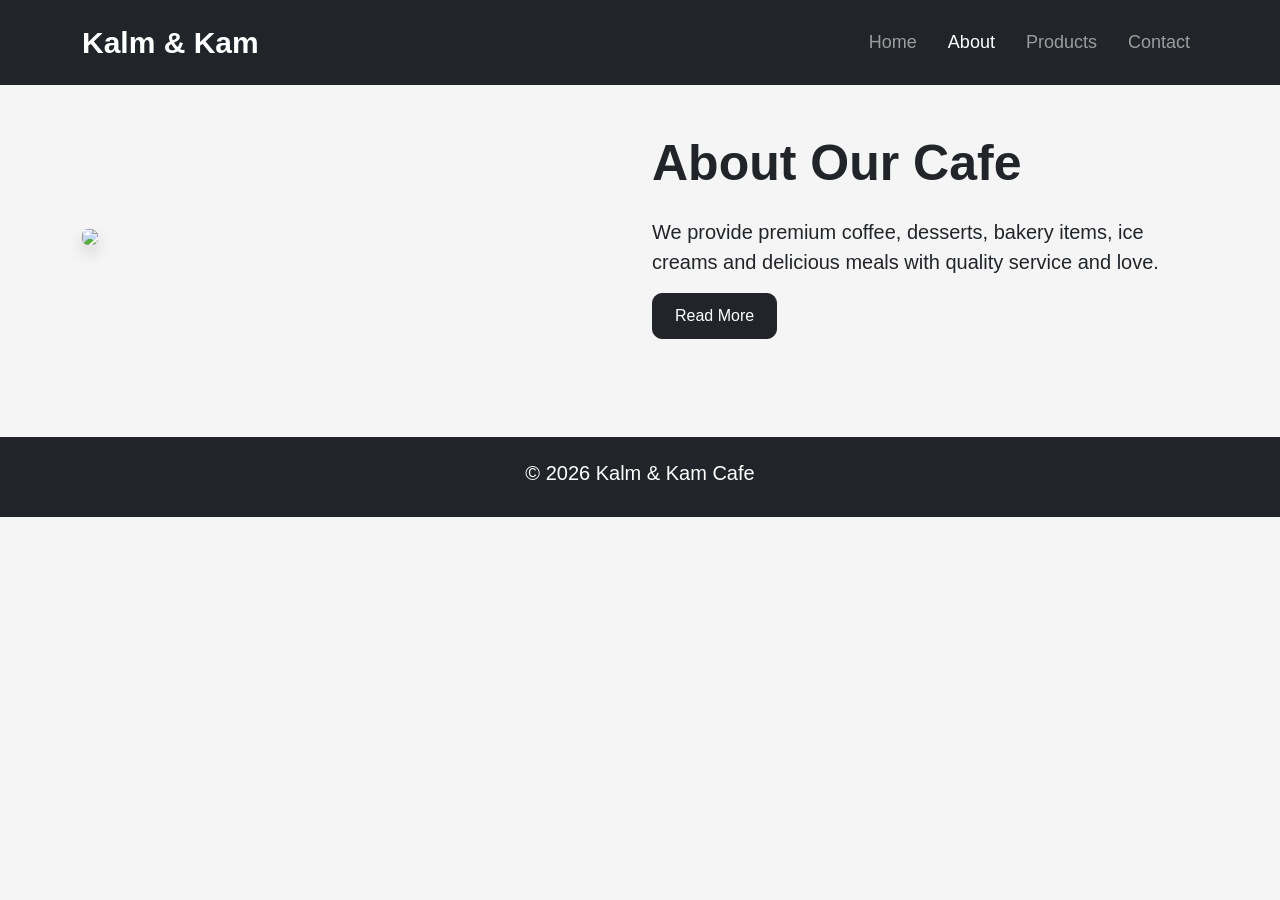
==== about.html @ bac6ae18 "Add files via upload" ====
<!DOCTYPE html>
<html lang="en">

<head>

<meta charset="UTF-8">

<meta name="viewport"
content="width=device-width, initial-scale=1.0">

<title>About Us</title>

<link href="https://cdn.jsdelivr.net/npm/bootstrap@5.3.3/dist/css/bootstrap.min.css"
rel="stylesheet">

<link rel="stylesheet"
href="style.css">

</head>

<body>

<nav class="navbar navbar-expand-lg navbar-dark bg-dark">

<div class="container">

<a class="navbar-brand fw-bold"
href="index.html">

Kalm & Kam

</a>

<button class="navbar-toggler"
type="button"
data-bs-toggle="collapse"
data-bs-target="#menu">

<span class="navbar-toggler-icon"></span>

</button>

<div class="collapse navbar-collapse"
id="menu">

<ul class="navbar-nav ms-auto">

<li class="nav-item">
<a class="nav-link"
href="index.html">
Home
</a>
</li>

<li class="nav-item">
<a class="nav-link active"
href="about.html">
About
</a>
</li>

<li class="nav-item">
<a class="nav-link"
href="products.html">
Products
</a>
</li>

<li class="nav-item">
<a class="nav-link"
href="contact.html">
Contact
</a>
</li>

</ul>

</div>

</div>

</nav>

<section class="container py-5">

<div class="row align-items-center">

<div class="col-lg-6">

<img src="https://images.unsplash.com/photo-1554118811-1e0d58224f24?q=80&w=1200"
class="img-fluid rounded shadow">

</div>

<div class="col-lg-6">

<h1>About Our Cafe</h1>

<p class="lead mt-4">

We provide premium coffee,
desserts, bakery items,
ice creams and delicious meals
with quality service and love.

</p>

<button class="btn btn-dark">
Read More
</button>

</div>

</div>

</section>

<footer class="bg-dark text-white text-center p-4">

<h5>© 2026 Kalm & Kam Cafe</h5>

</footer>

<script src="https://cdn.jsdelivr.net/npm/bootstrap@5.3.3/dist/js/bootstrap.bundle.min.js"></script>

</body>

</html>
---- style.css ----
/* GENERAL */

*{
margin:0;
padding:0;
box-sizing:border-box;
}

body{
font-family:Arial, sans-serif;
background:#f5f5f5;
overflow-x:hidden;
}

/* NAVBAR */

.navbar{
padding:15px 0;
}

.navbar-brand{
font-size:30px;
font-weight:bold;
}

.nav-link{
font-size:18px;
margin-left:15px;
transition:0.4s;
}

.nav-link:hover{
color:#ffc107 !important;
}

/* DROPDOWN */

.dropdown-menu{
width:400px;
border-radius:15px;
}

.dropdown-menu th{
background:#ffc107;
color:black;
}

/* SLIDER */

.slider-img{
height:90vh;
object-fit:cover;
filter:brightness(60%);
}

.carousel-caption{
bottom:35%;
}

.carousel-caption h1{
font-size:65px;
font-weight:bold;
text-shadow:2px 2px 10px black;
}

.carousel-caption p{
font-size:24px;
}

/* PRODUCT BANNER */

.product-banner{
height:55vh;

background:
linear-gradient(rgba(0,0,0,0.6),
rgba(0,0,0,0.6)),
url('https://images.unsplash.com/photo-1495474472287-4d71bcdd2085?q=80&w=1600')
center/cover no-repeat;

display:flex;
justify-content:center;
align-items:center;
text-align:center;
color:white;
}

.product-banner h1{
font-size:65px;
font-weight:bold;
color:white;
text-shadow:2px 2px 10px black;
}

.product-banner p{
font-size:24px;
color:white;
text-shadow:2px 2px 10px black;
}

/* SECTION */

section h1{
font-size:50px;
font-weight:bold;
}

/* TABLE */

.table{
background:white;
border-radius:15px;
overflow:hidden;
}

.table td,
.table th{
vertical-align:middle;
font-size:18px;
}

table img{
border-radius:10px;
}

/* CARDS */

.card{
border:none;
border-radius:20px;
overflow:hidden;
transition:0.5s;
}

.card img{
height:260px;
object-fit:cover;
transition:0.5s;
}

.card:hover img{
transform:scale(1.1);
}

.card:hover{
transform:translateY(-10px);
box-shadow:0 10px 30px rgba(0,0,0,0.3);
}

.card-body{
padding:25px;
}

.card-body h3{
font-size:32px;
}

.card-body h4{
margin:15px 0;
}

/* BUTTONS */

.btn{
padding:10px 22px;
border-radius:10px;
transition:0.4s;
}

.btn:hover{
transform:scale(1.05);
}

/* FORM */

.form-control{
height:50px;
border-radius:10px;
}

textarea.form-control{
height:140px;
resize:none;
}

/* FOOTER */

footer{
margin-top:50px;
}

/* RESPONSIVE */

@media(max-width:768px){

.slider-img{
height:60vh;
}

.carousel-caption h1{
font-size:35px;
}

.carousel-caption p{
font-size:16px;
}

.product-banner h1{
font-size:38px;
}

.product-banner p{
font-size:18px;
}

.dropdown-menu{
width:100%;
}

section h1{
font-size:35px;
}

.card img{
height:220px;
}

}
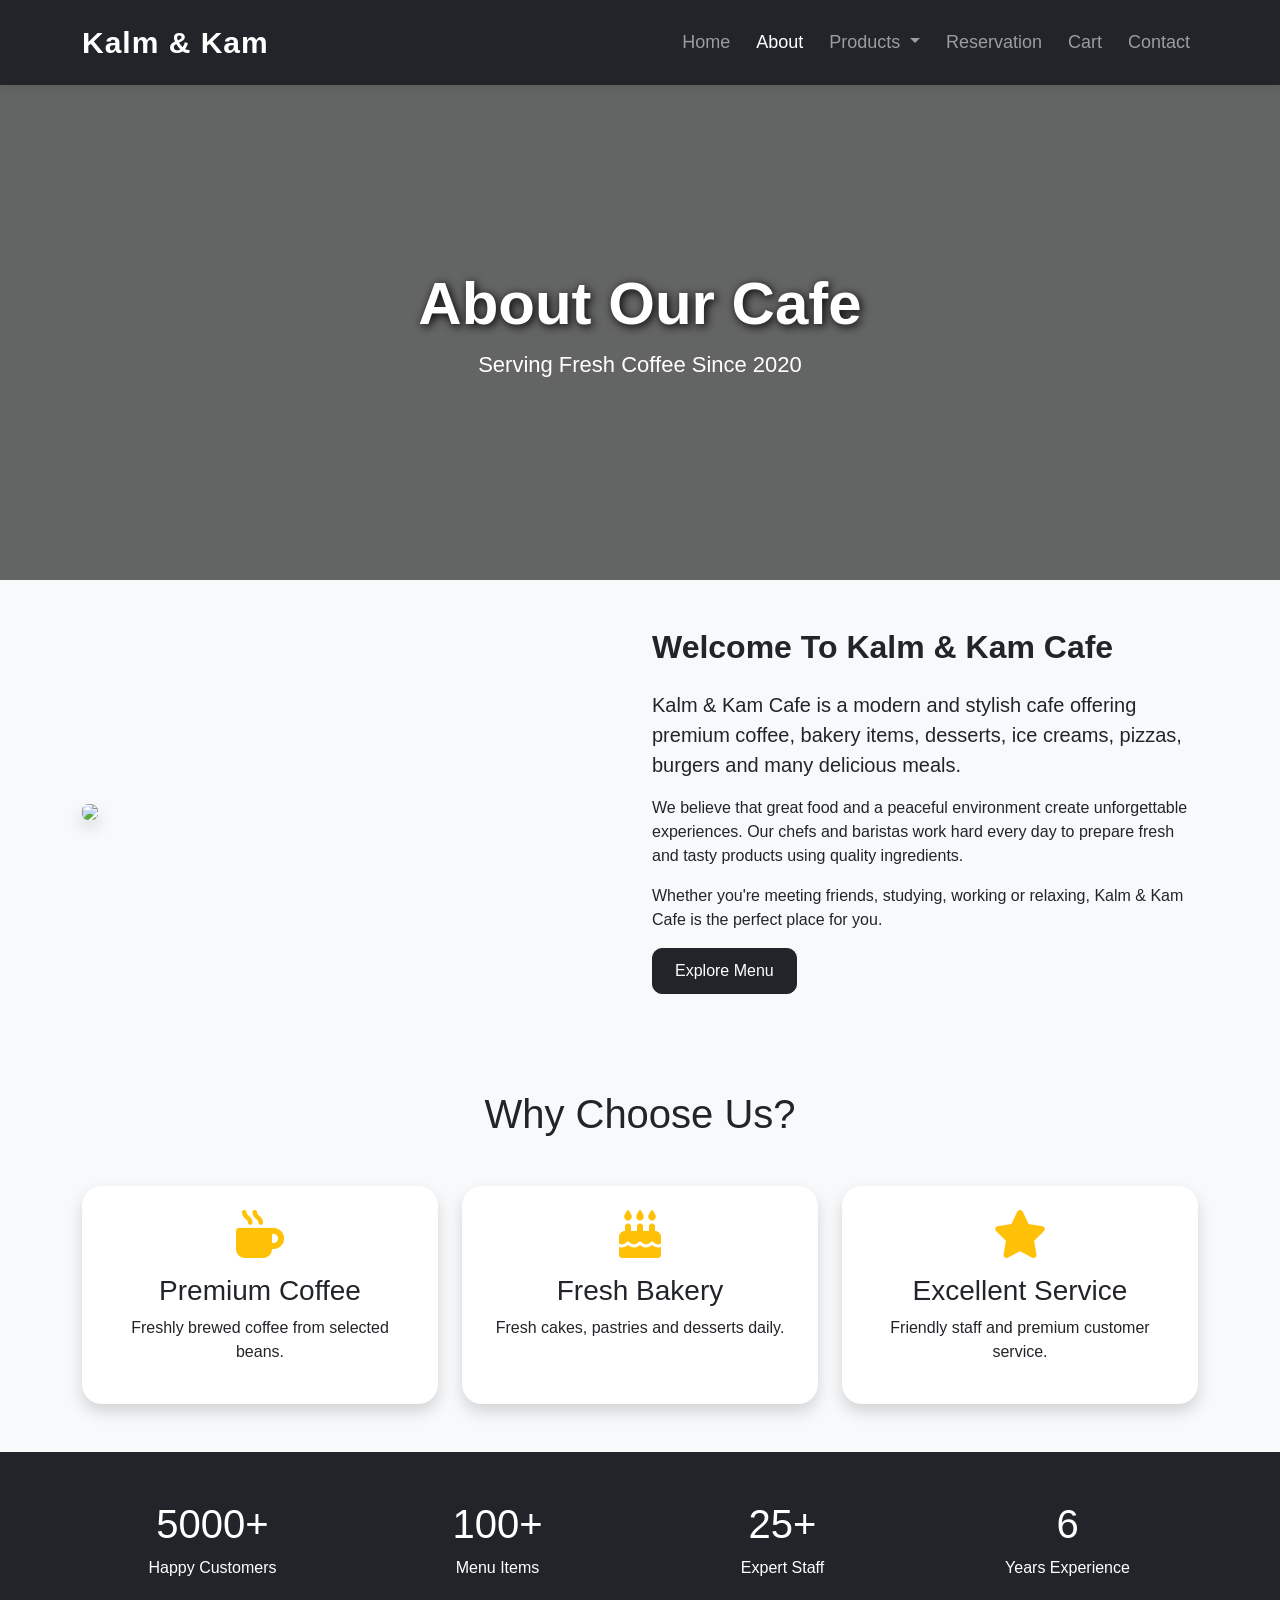
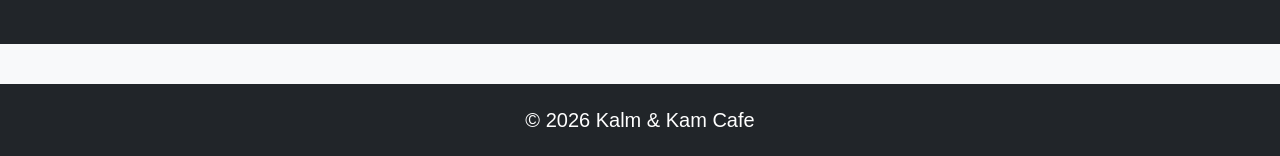
==== commit e98583d8: "Add files via upload" ====
--- a/about.html
+++ b/about.html
@@ -4,31 +4,29 @@
 <head>
 
 <meta charset="UTF-8">
-
-<meta name="viewport"
-content="width=device-width, initial-scale=1.0">
-
-<title>About Us</title>
-
-<link href="https://cdn.jsdelivr.net/npm/bootstrap@5.3.3/dist/css/bootstrap.min.css"
-rel="stylesheet">
+<meta name="viewport" content="width=device-width, initial-scale=1.0">
+
+<title>About Us | Kalm & Kam Cafe</title>
+
+<link href="https://cdn.jsdelivr.net/npm/bootstrap@5.3.3/dist/css/bootstrap.min.css" rel="stylesheet">
+
+<link rel="stylesheet" href="style.css">
 
 <link rel="stylesheet"
-href="style.css">
+href="https://cdnjs.cloudflare.com/ajax/libs/font-awesome/6.5.1/css/all.min.css">
 
 </head>
 
 <body>
 
+<!-- NAVBAR -->
+
 <nav class="navbar navbar-expand-lg navbar-dark bg-dark">
 
 <div class="container">
 
-<a class="navbar-brand fw-bold"
-href="index.html">
-
+<a class="navbar-brand fw-bold" href="index.html">
 Kalm & Kam
-
 </a>
 
 <button class="navbar-toggler"
@@ -40,35 +38,112 @@
 
 </button>
 
-<div class="collapse navbar-collapse"
-id="menu">
+<div class="collapse navbar-collapse" id="menu">
 
 <ul class="navbar-nav ms-auto">
 
 <li class="nav-item">
-<a class="nav-link"
-href="index.html">
+<a class="nav-link" href="index.html">
 Home
 </a>
 </li>
 
 <li class="nav-item">
-<a class="nav-link active"
-href="about.html">
+<a class="nav-link active" href="about.html">
 About
 </a>
 </li>
 
-<li class="nav-item">
-<a class="nav-link"
-href="products.html">
+<!-- PRODUCTS DROPDOWN -->
+
+<li class="nav-item dropdown">
+
+<a class="nav-link dropdown-toggle"
+href="#"
+role="button"
+data-bs-toggle="dropdown">
+
 Products
-</a>
-</li>
-
-<li class="nav-item">
-<a class="nav-link"
-href="contact.html">
+
+</a>
+
+<ul class="dropdown-menu dropdown-menu-dark p-3">
+
+<li>
+<h5 class="text-warning text-center">
+Our Menu
+</h5>
+</li>
+
+<li><hr class="dropdown-divider"></li>
+
+<li>
+
+<table class="table table-dark table-bordered text-center">
+
+<tr>
+<th>Product</th>
+<th>Price</th>
+</tr>
+
+<tr>
+<td>Cheesecake</td>
+<td>₹250</td>
+</tr>
+
+<tr>
+<td>Latte</td>
+<td>₹200</td>
+</tr>
+
+<tr>
+<td>Pizza</td>
+<td>₹350</td>
+</tr>
+
+<tr>
+<td>Burger</td>
+<td>₹280</td>
+</tr>
+
+<tr>
+<td>Ice Cream</td>
+<td>₹170</td>
+</tr>
+
+</table>
+
+</li>
+
+<li>
+
+<a href="products.html"
+class="btn btn-warning w-100">
+
+View Products
+
+</a>
+
+</li>
+
+</ul>
+
+</li>
+
+<li class="nav-item">
+<a class="nav-link" href="reservation.html">
+Reservation
+</a>
+</li>
+
+<li class="nav-item">
+<a class="nav-link" href="cart.html">
+Cart
+</a>
+</li>
+
+<li class="nav-item">
+<a class="nav-link" href="contact.html">
 Contact
 </a>
 </li>
@@ -81,33 +156,76 @@
 
 </nav>
 
+<!-- HERO SECTION -->
+
+<section class="hero-banner">
+
+<div class="text-center">
+
+<h1>About Our Cafe</h1>
+
+<p class="lead">
+Serving Fresh Coffee Since 2020
+</p>
+
+</div>
+
+</section>
+
+<!-- ABOUT CONTENT -->
+
 <section class="container py-5">
 
 <div class="row align-items-center">
 
 <div class="col-lg-6">
 
-<img src="https://images.unsplash.com/photo-1554118811-1e0d58224f24?q=80&w=1200"
+<img
+src="https://images.unsplash.com/photo-1554118811-1e0d58224f24?q=80&w=1200"
 class="img-fluid rounded shadow">
 
 </div>
 
 <div class="col-lg-6">
 
-<h1>About Our Cafe</h1>
-
-<p class="lead mt-4">
-
-We provide premium coffee,
-desserts, bakery items,
-ice creams and delicious meals
-with quality service and love.
-
-</p>
-
-<button class="btn btn-dark">
-Read More
-</button>
+<h2 class="fw-bold mb-4">
+Welcome To Kalm & Kam Cafe
+</h2>
+
+<p class="lead">
+
+Kalm & Kam Cafe is a modern and stylish cafe
+offering premium coffee, bakery items,
+desserts, ice creams, pizzas, burgers and
+many delicious meals.
+
+</p>
+
+<p>
+
+We believe that great food and a peaceful
+environment create unforgettable experiences.
+
+Our chefs and baristas work hard every day
+to prepare fresh and tasty products using
+quality ingredients.
+
+</p>
+
+<p>
+
+Whether you're meeting friends, studying,
+working or relaxing, Kalm & Kam Cafe is the
+perfect place for you.
+
+</p>
+
+<a href="products.html"
+class="btn btn-dark">
+
+Explore Menu
+
+</a>
 
 </div>
 
@@ -115,6 +233,116 @@
 
 </section>
 
+<!-- OUR SERVICES -->
+
+<section class="container py-5">
+
+<h1 class="text-center mb-5">
+Why Choose Us?
+</h1>
+
+<div class="row g-4">
+
+<div class="col-md-4">
+
+<div class="card shadow h-100 text-center p-4">
+
+<i class="fas fa-mug-hot fa-3x text-warning mb-3"></i>
+
+<h3>Premium Coffee</h3>
+
+<p>
+Freshly brewed coffee from selected beans.
+</p>
+
+</div>
+
+</div>
+
+<div class="col-md-4">
+
+<div class="card shadow h-100 text-center p-4">
+
+<i class="fas fa-cake-candles fa-3x text-warning mb-3"></i>
+
+<h3>Fresh Bakery</h3>
+
+<p>
+Fresh cakes, pastries and desserts daily.
+</p>
+
+</div>
+
+</div>
+
+<div class="col-md-4">
+
+<div class="card shadow h-100 text-center p-4">
+
+<i class="fas fa-star fa-3x text-warning mb-3"></i>
+
+<h3>Excellent Service</h3>
+
+<p>
+Friendly staff and premium customer service.
+</p>
+
+</div>
+
+</div>
+
+</div>
+
+</section>
+
+<!-- STATS -->
+
+<section class="bg-dark text-white py-5">
+
+<div class="container">
+
+<div class="row text-center">
+
+<div class="col-md-3">
+
+<h1>5000+</h1>
+
+<p>Happy Customers</p>
+
+</div>
+
+<div class="col-md-3">
+
+<h1>100+</h1>
+
+<p>Menu Items</p>
+
+</div>
+
+<div class="col-md-3">
+
+<h1>25+</h1>
+
+<p>Expert Staff</p>
+
+</div>
+
+<div class="col-md-3">
+
+<h1>6</h1>
+
+<p>Years Experience</p>
+
+</div>
+
+</div>
+
+</div>
+
+</section>
+
+<!-- FOOTER -->
+
 <footer class="bg-dark text-white text-center p-4">
 
 <h5>© 2026 Kalm & Kam Cafe</h5>
--- a/style.css
+++ b/style.css
@@ -1,82 +1,80 @@
-/* GENERAL */
+/* ==========================
+   GENERAL
+========================== */
 
 *{
 margin:0;
 padding:0;
 box-sizing:border-box;
+scroll-behavior:smooth;
 }
 
 body{
-font-family:Arial, sans-serif;
-background:#f5f5f5;
+font-family:'Segoe UI',sans-serif;
+background:#f8f9fa;
 overflow-x:hidden;
 }
 
-/* NAVBAR */
+/* ==========================
+   NAVBAR
+========================== */
 
 .navbar{
 padding:15px 0;
+box-shadow:0 2px 10px rgba(0,0,0,0.1);
 }
 
 .navbar-brand{
 font-size:30px;
 font-weight:bold;
+letter-spacing:1px;
 }
 
 .nav-link{
 font-size:18px;
-margin-left:15px;
-transition:0.4s;
+margin-left:10px;
+transition:.4s;
 }
 
 .nav-link:hover{
 color:#ffc107 !important;
 }
 
-/* DROPDOWN */
+/* ==========================
+   DROPDOWN MENU
+========================== */
 
 .dropdown-menu{
-width:400px;
+width:420px;
 border-radius:15px;
+}
+
+.dropdown-menu table{
+margin-bottom:10px;
 }
 
 .dropdown-menu th{
 background:#ffc107;
-color:black;
-}
-
-/* SLIDER */
-
-.slider-img{
-height:90vh;
-object-fit:cover;
-filter:brightness(60%);
-}
-
-.carousel-caption{
-bottom:35%;
-}
-
-.carousel-caption h1{
-font-size:65px;
-font-weight:bold;
-text-shadow:2px 2px 10px black;
-}
-
-.carousel-caption p{
-font-size:24px;
-}
-
-/* PRODUCT BANNER */
-
-.product-banner{
+color:#000;
+}
+
+/* ==========================
+   HERO BANNER
+========================== */
+
+.hero-banner{
 height:55vh;
 
 background:
-linear-gradient(rgba(0,0,0,0.6),
-rgba(0,0,0,0.6)),
-url('https://images.unsplash.com/photo-1495474472287-4d71bcdd2085?q=80&w=1600')
-center/cover no-repeat;
+linear-gradient(
+rgba(0,0,0,0.6),
+rgba(0,0,0,0.6)
+),
+
+url('https://images.unsplash.com/photo-1495474472287-4d71bcdd2085?q=80&w=1600');
+
+background-size:cover;
+background-position:center;
 
 display:flex;
 justify-content:center;
@@ -85,27 +83,73 @@
 color:white;
 }
 
-.product-banner h1{
+.hero-banner h1{
+font-size:60px;
+font-weight:bold;
+text-shadow:2px 2px 10px black;
+}
+
+.hero-banner p{
+font-size:22px;
+}
+
+/* ==========================
+   SLIDER
+========================== */
+
+.slider-img{
+height:90vh;
+object-fit:cover;
+filter:brightness(60%);
+}
+
+.carousel-caption{
+bottom:30%;
+}
+
+.carousel-caption h1{
 font-size:65px;
 font-weight:bold;
-color:white;
 text-shadow:2px 2px 10px black;
 }
 
-.product-banner p{
+.carousel-caption p{
 font-size:24px;
-color:white;
-text-shadow:2px 2px 10px black;
-}
-
-/* SECTION */
-
-section h1{
-font-size:50px;
-font-weight:bold;
-}
-
-/* TABLE */
+}
+
+/* ==========================
+   CARDS
+========================== */
+
+.card{
+border:none;
+border-radius:20px;
+overflow:hidden;
+transition:.5s;
+}
+
+.card:hover{
+transform:translateY(-10px);
+box-shadow:0 10px 25px rgba(0,0,0,0.2);
+}
+
+.product-card img{
+height:250px;
+object-fit:cover;
+transition:.5s;
+}
+
+.product-card:hover img{
+transform:scale(1.1);
+}
+
+.card-body{
+padding:25px;
+}
+
+/* ==========================
+   TABLE
+========================== */
 
 .table{
 background:white;
@@ -113,65 +157,31 @@
 overflow:hidden;
 }
 
-.table td,
 .table th{
 vertical-align:middle;
-font-size:18px;
-}
-
-table img{
+}
+
+.table td{
+vertical-align:middle;
+}
+
+/* ==========================
+   BUTTONS
+========================== */
+
+.btn{
 border-radius:10px;
-}
-
-/* CARDS */
-
-.card{
-border:none;
-border-radius:20px;
-overflow:hidden;
-transition:0.5s;
-}
-
-.card img{
-height:260px;
-object-fit:cover;
-transition:0.5s;
-}
-
-.card:hover img{
-transform:scale(1.1);
-}
-
-.card:hover{
-transform:translateY(-10px);
-box-shadow:0 10px 30px rgba(0,0,0,0.3);
-}
-
-.card-body{
-padding:25px;
-}
-
-.card-body h3{
-font-size:32px;
-}
-
-.card-body h4{
-margin:15px 0;
-}
-
-/* BUTTONS */
-
-.btn{
 padding:10px 22px;
-border-radius:10px;
-transition:0.4s;
+transition:.4s;
 }
 
 .btn:hover{
 transform:scale(1.05);
 }
 
-/* FORM */
+/* ==========================
+   FORMS
+========================== */
 
 .form-control{
 height:50px;
@@ -183,13 +193,100 @@
 resize:none;
 }
 
-/* FOOTER */
+/* ==========================
+   CART BOX
+========================== */
+
+.cart-box{
+background:#fff;
+padding:30px;
+border-radius:20px;
+box-shadow:0 5px 20px rgba(0,0,0,0.1);
+}
+
+/* ==========================
+   PAYMENT BOX
+========================== */
+
+.payment-box{
+background:#fff;
+padding:30px;
+border-radius:20px;
+box-shadow:0 5px 20px rgba(0,0,0,0.1);
+}
+
+/* ==========================
+   RESERVATION BOX
+========================== */
+
+.reserve-box{
+background:#fff;
+padding:30px;
+border-radius:20px;
+box-shadow:0 5px 20px rgba(0,0,0,0.1);
+}
+
+/* ==========================
+   FEATURE SECTION
+========================== */
+
+.feature-box{
+background:white;
+padding:30px;
+border-radius:20px;
+box-shadow:0 5px 15px rgba(0,0,0,0.1);
+transition:.4s;
+}
+
+.feature-box:hover{
+transform:translateY(-10px);
+}
+
+.feature-box i{
+font-size:50px;
+color:#ffc107;
+margin-bottom:15px;
+}
+
+/* ==========================
+   FOOTER
+========================== */
 
 footer{
-margin-top:50px;
-}
-
-/* RESPONSIVE */
+margin-top:40px;
+}
+
+footer h5{
+margin:0;
+}
+
+/* ==========================
+   MAP
+========================== */
+
+iframe{
+border-radius:15px;
+}
+
+/* ==========================
+   RESPONSIVE
+========================== */
+
+@media(max-width:992px){
+
+.dropdown-menu{
+width:100%;
+}
+
+.hero-banner h1{
+font-size:45px;
+}
+
+.carousel-caption h1{
+font-size:40px;
+}
+
+}
 
 @media(max-width:768px){
 
@@ -197,31 +294,39 @@
 height:60vh;
 }
 
+.hero-banner{
+height:40vh;
+}
+
+.hero-banner h1{
+font-size:32px;
+}
+
+.hero-banner p{
+font-size:16px;
+}
+
+.carousel-caption{
+bottom:20%;
+}
+
 .carousel-caption h1{
-font-size:35px;
+font-size:28px;
 }
 
 .carousel-caption p{
-font-size:16px;
-}
-
-.product-banner h1{
-font-size:38px;
-}
-
-.product-banner p{
-font-size:18px;
+font-size:15px;
+}
+
+.navbar-brand{
+font-size:24px;
 }
 
 .dropdown-menu{
 width:100%;
 }
 
-section h1{
-font-size:35px;
-}
-
-.card img{
+.product-card img{
 height:220px;
 }
 
